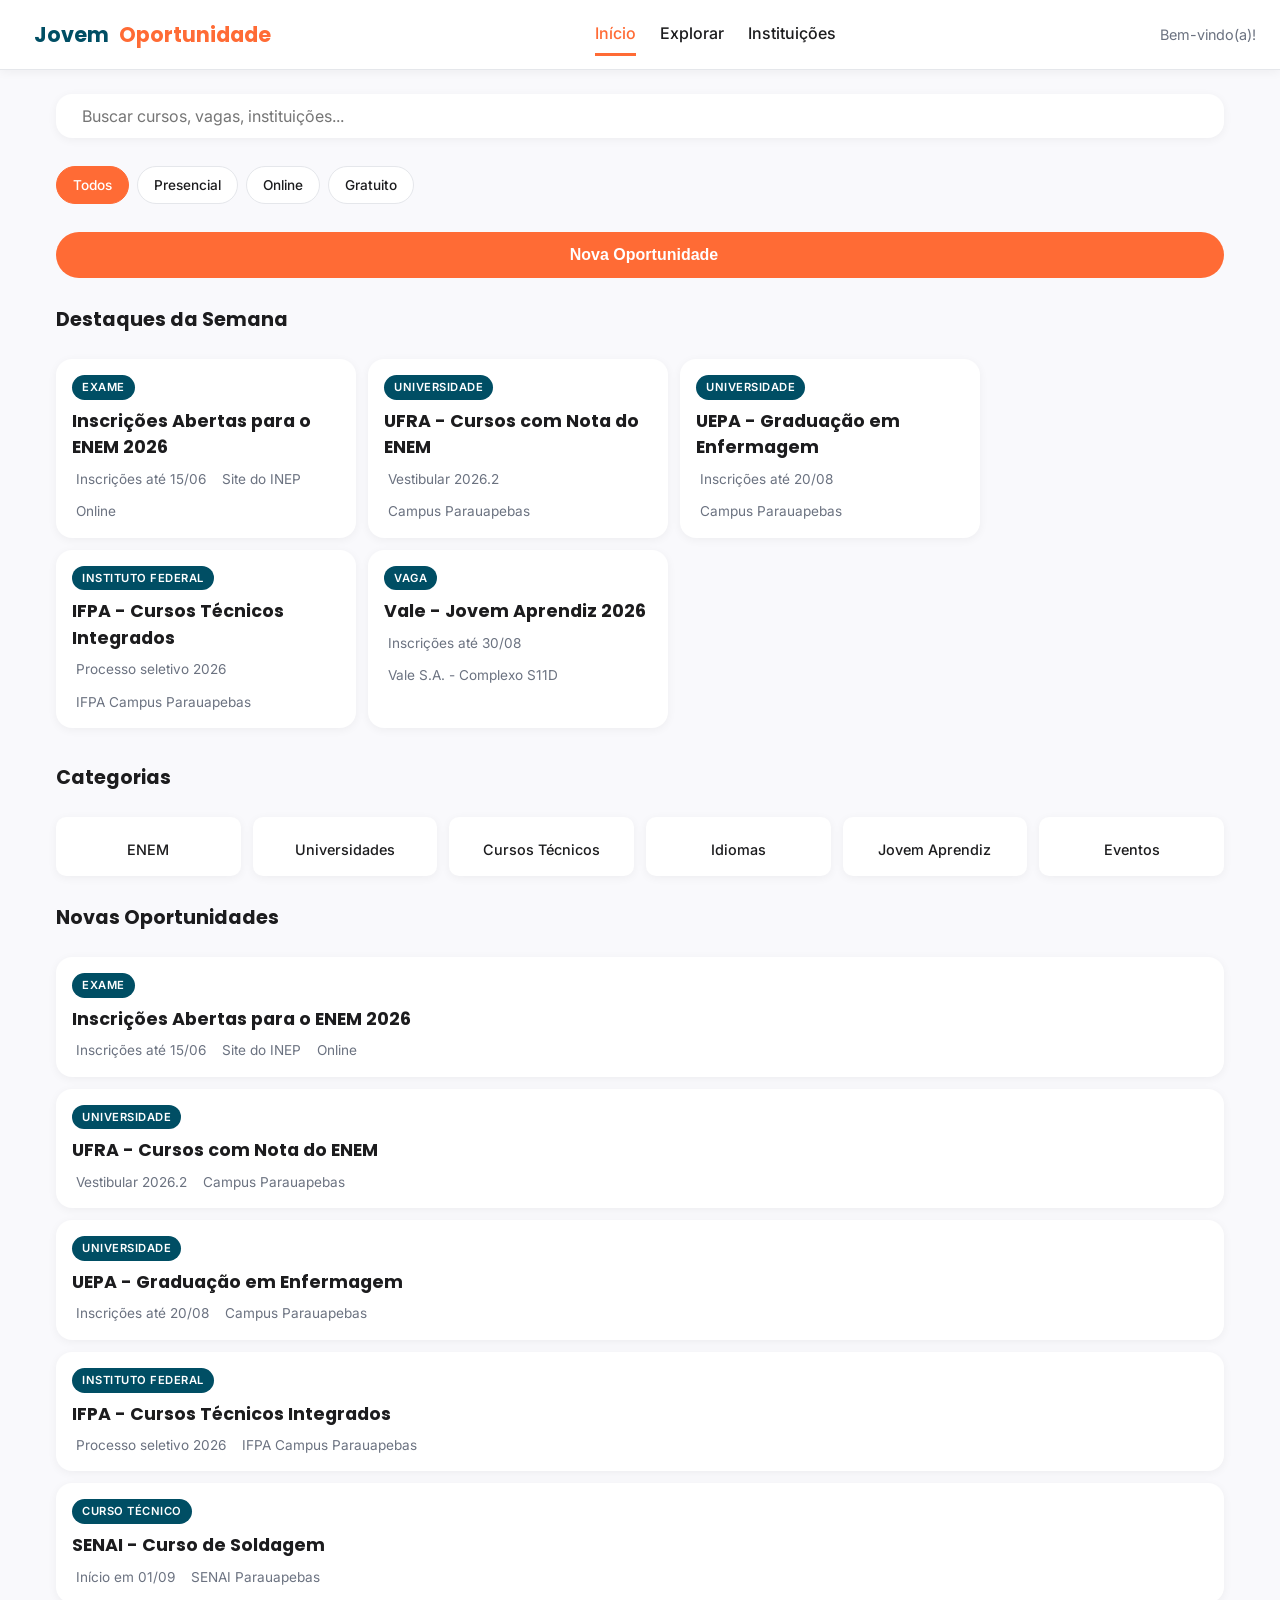
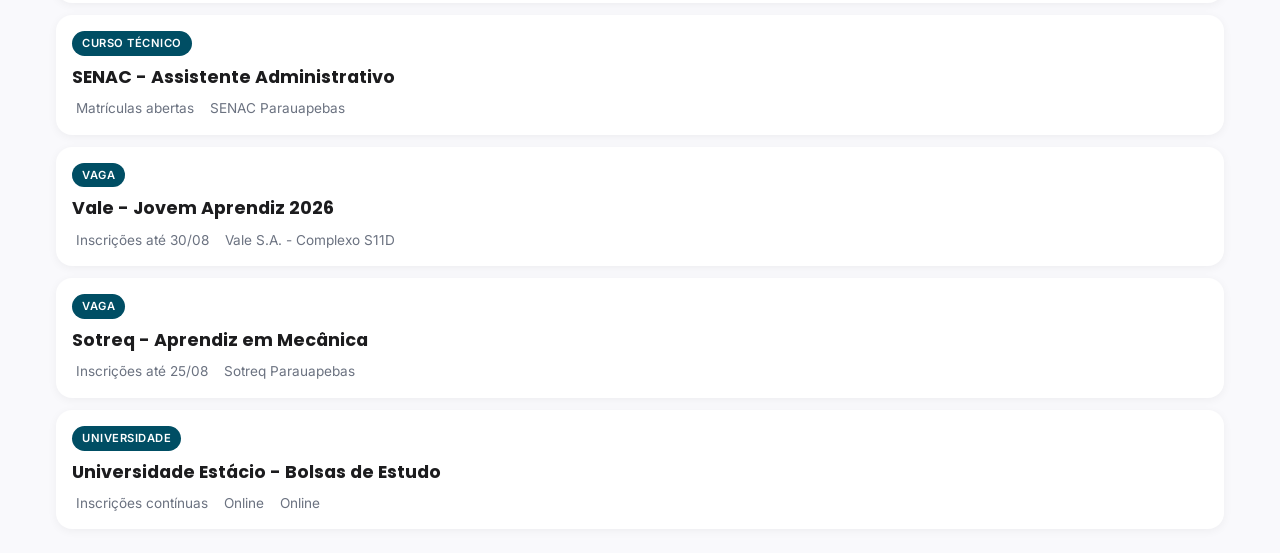
==== index.html @ 13f74818 "commit inicial" ====
<!DOCTYPE html>
<html lang="pt-BR">
<head>
  <meta charset="UTF-8">
  <meta name="viewport" content="width=device-width, initial-scale=1.0, maximum-scale=1.0, user-scalable=yes">
  <title>Jovem Oportunidade - Parauapebas</title>
  <link rel="preconnect" href="https://fonts.googleapis.com">
  <link rel="preconnect" href="https://fonts.gstatic.com" crossorigin>
  <link href="https://fonts.googleapis.com/css2?family=Inter:opsz,wght@14..32,400;14..32,500;14..32,600&family=Poppins:wght@600;700&display=swap" rel="stylesheet">
  <link rel="stylesheet" href="styles.css">
  <link rel="stylesheet" href="https://unpkg.com/leaflet@1.9.4/dist/leaflet.css" />
  <script src="https://unpkg.com/feather-icons" defer></script>
  <script src="https://unpkg.com/leaflet@1.9.4/dist/leaflet.js" defer></script>
  <script src="app.js" defer></script>
</head>
<body>
  <header class="topbar">
    <div class="logo"><i data-feather="compass"></i> Jovem<span>Oportunidade</span></div>
    <nav class="desktop-nav-links" id="desktopNav">
      <a data-screen="home" class="active">Início</a>
      <a data-screen="explore">Explorar</a>
      <a data-screen="instituicoes">Instituições</a>
    </nav>
    <div class="user-section">
      <span class="welcome-text">Bem-vindo(a)!</span>
    </div>
  </header>

  <main class="content" id="mainContent">
    <!-- HOME -->
    <section id="home-screen" class="screen active">
      <div class="search-container">
        <i data-feather="search" class="icon"></i>
        <input type="text" id="mainSearch" placeholder="Buscar cursos, vagas, instituições...">
        <i data-feather="sliders" class="icon" id="filterIcon"></i>
      </div>
      <div class="chips" id="homeChips">
        <span class="chip active" data-filter="all">Todos</span>
        <span class="chip" data-filter="presencial">Presencial</span>
        <span class="chip" data-filter="online">Online</span>
        <span class="chip" data-filter="gratuito">Gratuito</span>
      </div>
      <button id="btnAddOportunidade" class="cta-button add-btn">
        <i data-feather="plus-circle"></i> Nova Oportunidade
      </button>
      <h3 class="section-title">Destaques da Semana</h3>
      <div class="horizontal-scroll" id="highlightsContainer"></div>
      <h3 class="section-title">Categorias</h3>
      <div class="category-grid" id="categoryGrid">
        <div class="category-item" data-cat="enem"><i data-feather="book-open"></i> ENEM</div>
        <div class="category-item" data-cat="universidade"><i data-feather="award"></i> Universidades</div>
        <div class="category-item" data-cat="cursos"><i data-feather="code"></i> Cursos Técnicos</div>
        <div class="category-item" data-cat="idiomas"><i data-feather="globe"></i> Idiomas</div>
        <div class="category-item" data-cat="jovemaprendiz"><i data-feather="briefcase"></i> Jovem Aprendiz</div>
        <div class="category-item" data-cat="eventos"><i data-feather="calendar"></i> Eventos</div>
      </div>
      <h3 class="section-title">Novas Oportunidades</h3>
      <div id="feedContainer" class="cards-list"></div>
    </section>

    <!-- EXPLORAR -->
    <section id="explore-screen" class="screen">
      <div class="search-container">
        <i data-feather="search" class="icon"></i>
        <input type="text" id="exploreSearch" placeholder="Filtrar resultados...">
      </div>
      <div class="view-toggle">
        <button id="listViewBtn" class="active"><i data-feather="list"></i> Lista</button>
        <button id="mapViewBtn"><i data-feather="map"></i> Mapa</button>
      </div>
      <div id="listViewContainer" class="cards-list"></div>
      <div id="mapViewContainer" style="display: none;">
        <div id="mapContainer"></div>
      </div>
    </section>

    <!-- INSTITUIÇÕES -->
    <section id="instituicoes-screen" class="screen">
      <h2 class="screen-heading">Instituições de Ensino em Parauapebas</h2>
      <div id="listaInstituicoes" class="cards-list"></div>
    </section>

    <!-- CADASTRAR OPORTUNIDADE -->
    <section id="cadastro-screen" class="screen">
      <button id="backFromCadastro" class="btn-back"><i data-feather="arrow-left"></i> Voltar</button>
      <h2 class="screen-heading">Cadastrar Nova Oportunidade</h2>
      <form id="formAddOportunidade" class="form-cadastro">
        <input type="text" id="addTitulo" placeholder="Título da oportunidade" required>
        <div class="form-row">
          <select id="addTipo" required>
            <option value="">Tipo</option>
            <option value="Curso">Curso</option>
            <option value="Vaga">Vaga</option>
            <option value="Evento">Evento</option>
            <option value="Exame">Exame</option>
          </select>
          <select id="addCategoria" required>
            <option value="">Categoria</option>
            <option value="enem">ENEM</option>
            <option value="universidade">Universidade</option>
            <option value="cursos">Curso Técnico</option>
            <option value="idiomas">Idiomas</option>
            <option value="jovemaprendiz">Jovem Aprendiz</option>
            <option value="eventos">Evento</option>
          </select>
        </div>
        <div class="form-row">
          <select id="addFormato" required>
            <option value="">Formato</option>
            <option value="presencial">Presencial</option>
            <option value="online">Online</option>
          </select>
          <input type="text" id="addData" placeholder="Data (ex: 20/08/2026)" required>
        </div>
        <input type="text" id="addLocal" placeholder="Local" required>
        <textarea id="addDescricao" placeholder="Descrição" rows="4" required></textarea>
        <input type="text" id="addRequisitos" placeholder="Requisitos">
        <div class="form-row">
          <label class="checkbox-label">
            <input type="checkbox" id="addCertificacao"> Oferece certificação
          </label>
          <label class="checkbox-label">
            <input type="checkbox" id="addDestaque"> Destacar na página inicial
          </label>
        </div>
        <div class="form-row">
          <input type="text" id="addLat" placeholder="Latitude (opcional)">
          <input type="text" id="addLng" placeholder="Longitude (opcional)">
        </div>
        <button type="submit" class="cta-button">Salvar Oportunidade</button>
      </form>
    </section>

    <!-- DETALHES -->
    <section id="detail-screen" class="screen">
      <button id="backFromDetail" class="btn-back"><i data-feather="arrow-left"></i> Voltar</button>
      <div id="detailContent"></div>
    </section>
  </main>

  <nav class="bottom-nav" id="bottomNav">
    <button data-screen="home" class="active"><i data-feather="home"></i><span>Início</span></button>
    <button data-screen="explore"><i data-feather="compass"></i><span>Explorar</span></button>
    <button data-screen="instituicoes"><i data-feather="map-pin"></i><span>Instituições</span></button>
  </nav>
</body>
</html>
---- styles.css ----
* {
  margin: 0;
  padding: 0;
  box-sizing: border-box;
}

:root {
  --primary: #FF6B35;
  --primary-hover: #e55a2b;
  --secondary: #004E64;
  --bg: #F9F9FC;
  --surface: #FFFFFF;
  --text: #1C1C1E;
  --text-secondary: #6B7280;
  --success: #10B981;
  --danger: #EF4444;
  --border: #E5E7EB;
  --shadow: 0 2px 10px rgba(0, 0, 0, 0.05);
  --radius: 16px;
  --radius-sm: 10px;
  --font-heading: 'Poppins', sans-serif;
  --font-body: 'Inter', sans-serif;
}

body {
  font-family: var(--font-body);
  background: var(--bg);
  color: var(--text);
  line-height: 1.5;
  display: flex;
  flex-direction: column;
  min-height: 100vh;
}

/* TOPBAR */
.topbar {
  display: none;
  background: var(--surface);
  padding: 0 24px;
  height: 70px;
  align-items: center;
  justify-content: space-between;
  border-bottom: 1px solid var(--border);
  position: sticky;
  top: 0;
  z-index: 100;
  box-shadow: var(--shadow);
}

.topbar .logo {
  display: flex;
  align-items: center;
  gap: 10px;
  font-family: var(--font-heading);
  font-weight: 700;
  font-size: 1.3rem;
  color: var(--secondary);
}

.topbar .logo span { color: var(--primary); }

.desktop-nav-links {
  display: flex;
  gap: 24px;
  font-weight: 500;
}

.desktop-nav-links a {
  text-decoration: none;
  color: var(--text);
  padding: 8px 0;
  border-bottom: 3px solid transparent;
  transition: 0.2s;
  cursor: pointer;
}

.desktop-nav-links a.active,
.desktop-nav-links a:hover {
  color: var(--primary);
  border-bottom-color: var(--primary);
}

.topbar .user-section {
  display: flex;
  align-items: center;
  gap: 16px;
}

.welcome-text {
  color: var(--text-secondary);
  font-size: 0.9rem;
}

/* CONTEÚDO */
.content {
  flex: 1;
  padding: 16px;
  padding-bottom: 80px;
  max-width: 1200px;
  margin: 0 auto;
  width: 100%;
  display: flex;
  flex-direction: column;
}

.screen {
  display: none;
  flex-direction: column;
  gap: 20px;
}

.screen.active { display: flex; }

/* BUSCA */
.search-container {
  background: var(--surface);
  border-radius: var(--radius);
  padding: 12px 16px;
  display: flex;
  align-items: center;
  gap: 10px;
  box-shadow: var(--shadow);
}

.search-container input {
  flex: 1;
  border: none;
  outline: none;
  font-size: 1rem;
  font-family: var(--font-body);
  background: transparent;
}

.search-container .icon { color: var(--text-secondary); }

/* CHIPS */
.chips {
  display: flex;
  gap: 8px;
  flex-wrap: wrap;
  margin-top: 8px;
}

.chip {
  background: var(--surface);
  border: 1px solid var(--border);
  padding: 8px 16px;
  border-radius: 100px;
  font-size: 0.85rem;
  font-weight: 500;
  cursor: pointer;
  transition: 0.2s;
  white-space: nowrap;
}

.chip.active,
.chip:hover {
  background: var(--primary);
  color: white;
  border-color: var(--primary);
}

/* BOTÃO ADICIONAR */
.add-btn {
  background: var(--success);
  margin-top: 8px;
  display: flex;
  align-items: center;
  justify-content: center;
  gap: 8px;
}

.add-btn:hover { background: #059669; }

/* CARDS */
.card {
  background: var(--surface);
  border-radius: var(--radius);
  padding: 16px;
  box-shadow: var(--shadow);
  display: flex;
  flex-direction: column;
  gap: 8px;
  transition: transform 0.2s;
  cursor: pointer;
}

.card:hover { transform: translateY(-2px); }

.card .tag {
  display: inline-block;
  background: var(--secondary);
  color: white;
  font-size: 0.7rem;
  font-weight: 600;
  text-transform: uppercase;
  padding: 4px 10px;
  border-radius: 100px;
  letter-spacing: 0.5px;
  align-self: flex-start;
}

.card h3 {
  font-family: var(--font-heading);
  font-size: 1.1rem;
  color: var(--text);
}

.card .meta {
  font-size: 0.85rem;
  color: var(--text-secondary);
  display: flex;
  flex-wrap: wrap;
  gap: 12px;
  align-items: center;
}

.card .meta i { margin-right: 4px; }

/* CARDS DE INSTITUIÇÃO */
.instituicao-card {
  background: var(--surface);
  border-radius: var(--radius);
  padding: 16px;
  box-shadow: var(--shadow);
  display: flex;
  flex-direction: column;
  gap: 8px;
}

.instituicao-foto {
  width: 100%;
  height: 180px;
  object-fit: cover;
  border-radius: var(--radius-sm);
  margin-bottom: 8px;
}

.instituicao-card h4 {
  font-family: var(--font-heading);
  color: var(--secondary);
}

.instituicao-card .contato {
  font-size: 0.9rem;
  color: var(--text);
}

.cards-list {
  display: flex;
  flex-direction: column;
  gap: 12px;
}

/* CATEGORIAS */
.category-grid {
  display: grid;
  grid-template-columns: repeat(3, 1fr);
  gap: 12px;
}

.category-item {
  background: var(--surface);
  border-radius: var(--radius-sm);
  padding: 16px 8px;
  text-align: center;
  box-shadow: var(--shadow);
  font-weight: 500;
  font-size: 0.9rem;
  cursor: pointer;
  transition: 0.2s;
  display: flex;
  flex-direction: column;
  align-items: center;
  gap: 6px;
  color: var(--text);
}

.category-item i { color: var(--primary); }

.category-item:hover {
  background: var(--primary);
  color: white;
}

.category-item:hover i { color: white; }

/* TÍTULOS */
.section-title {
  font-family: var(--font-heading);
  font-size: 1.2rem;
  margin: 8px 0 4px;
}

.screen-heading { font-family: var(--font-heading); }

/* SCROLL HORIZONTAL */
.horizontal-scroll {
  display: flex;
  gap: 12px;
  overflow-x: auto;
  padding-bottom: 8px;
  scroll-snap-type: x mandatory;
}

.horizontal-scroll .card {
  min-width: 260px;
  max-width: 300px;
  scroll-snap-align: start;
}

/* DETALHES */
.detail-hero {
  background: linear-gradient(135deg, var(--primary), var(--secondary));
  color: white;
  border-radius: var(--radius);
  padding: 20px;
}

.info-section {
  background: var(--surface);
  border-radius: var(--radius);
  padding: 16px;
  box-shadow: var(--shadow);
  margin-bottom: 12px;
}

.cta-button {
  background: var(--primary);
  color: white;
  border: none;
  padding: 14px 24px;
  border-radius: 100px;
  font-weight: 600;
  font-size: 1rem;
  cursor: pointer;
  width: 100%;
  text-align: center;
  transition: 0.2s;
}

.cta-button:hover { background: var(--primary-hover); }

.btn-small {
  width: auto;
  padding: 8px 16px;
}

.btn-back {
  background: none;
  border: none;
  cursor: pointer;
  align-self: flex-start;
  color: var(--text);
  font-size: 1rem;
  display: flex;
  align-items: center;
  gap: 4px;
}

/* VISUALIZAÇÃO (LISTA/MAPA) */
.view-toggle {
  display: flex;
  gap: 8px;
  align-items: center;
  margin-bottom: 8px;
}

.view-toggle button {
  background: var(--surface);
  border: 1px solid var(--border);
  padding: 8px 16px;
  border-radius: var(--radius-sm);
  cursor: pointer;
  display: flex;
  align-items: center;
  gap: 6px;
  font-family: var(--font-body);
}

.view-toggle button.active {
  background: var(--primary);
  color: white;
  border-color: var(--primary);
}

/* MAPA */
#map-container {
  height: 400px;
  border-radius: var(--radius);
  overflow: hidden;
  margin-top: 12px;
  background: #ddd;
}

/* FORMULÁRIO DE CADASTRO */
.form-cadastro {
  background: var(--surface);
  padding: 24px;
  border-radius: var(--radius);
  box-shadow: var(--shadow);
  display: flex;
  flex-direction: column;
  gap: 16px;
  max-width: 600px;
  width: 100%;
  margin: 0 auto;
}

.form-cadastro input,
.form-cadastro select,
.form-cadastro textarea {
  padding: 12px;
  border: 1px solid var(--border);
  border-radius: var(--radius-sm);
  font-family: var(--font-body);
  font-size: 0.95rem;
}

.form-row {
  display: flex;
  gap: 12px;
  flex-wrap: wrap;
}

.form-row > * { flex: 1 1 150px; }

.checkbox-label {
  display: flex;
  align-items: center;
  gap: 8px;
  font-size: 0.9rem;
  cursor: pointer;
}

/* BOTTOM NAV */
.bottom-nav {
  position: fixed;
  bottom: 0;
  left: 0;
  right: 0;
  background: var(--surface);
  display: flex;
  justify-content: space-around;
  padding: 8px 16px;
  border-top: 1px solid var(--border);
  box-shadow: 0 -2px 10px rgba(0,0,0,0.05);
  z-index: 200;
}

.bottom-nav button {
  background: none;
  border: none;
  display: flex;
  flex-direction: column;
  align-items: center;
  gap: 2px;
  font-size: 0.7rem;
  color: var(--text-secondary);
  cursor: pointer;
  padding: 4px 12px;
  border-radius: 8px;
  font-family: var(--font-body);
}

.bottom-nav button.active {
  color: var(--primary);
  font-weight: 600;
}

/* UTILITÁRIOS */
.mt-8 { margin-top: 8px; }
.mt-16 { margin-top: 16px; }

/* RESPONSIVO */
@media (min-width: 768px) {
  .topbar { display: flex; }
  .bottom-nav { display: none; }
  .content { padding-top: 24px; padding-bottom: 24px; }
  .category-grid { grid-template-columns: repeat(6, 1fr); }
  .horizontal-scroll { overflow-x: visible; flex-wrap: wrap; }
  .horizontal-scroll .card { min-width: 220px; }
}
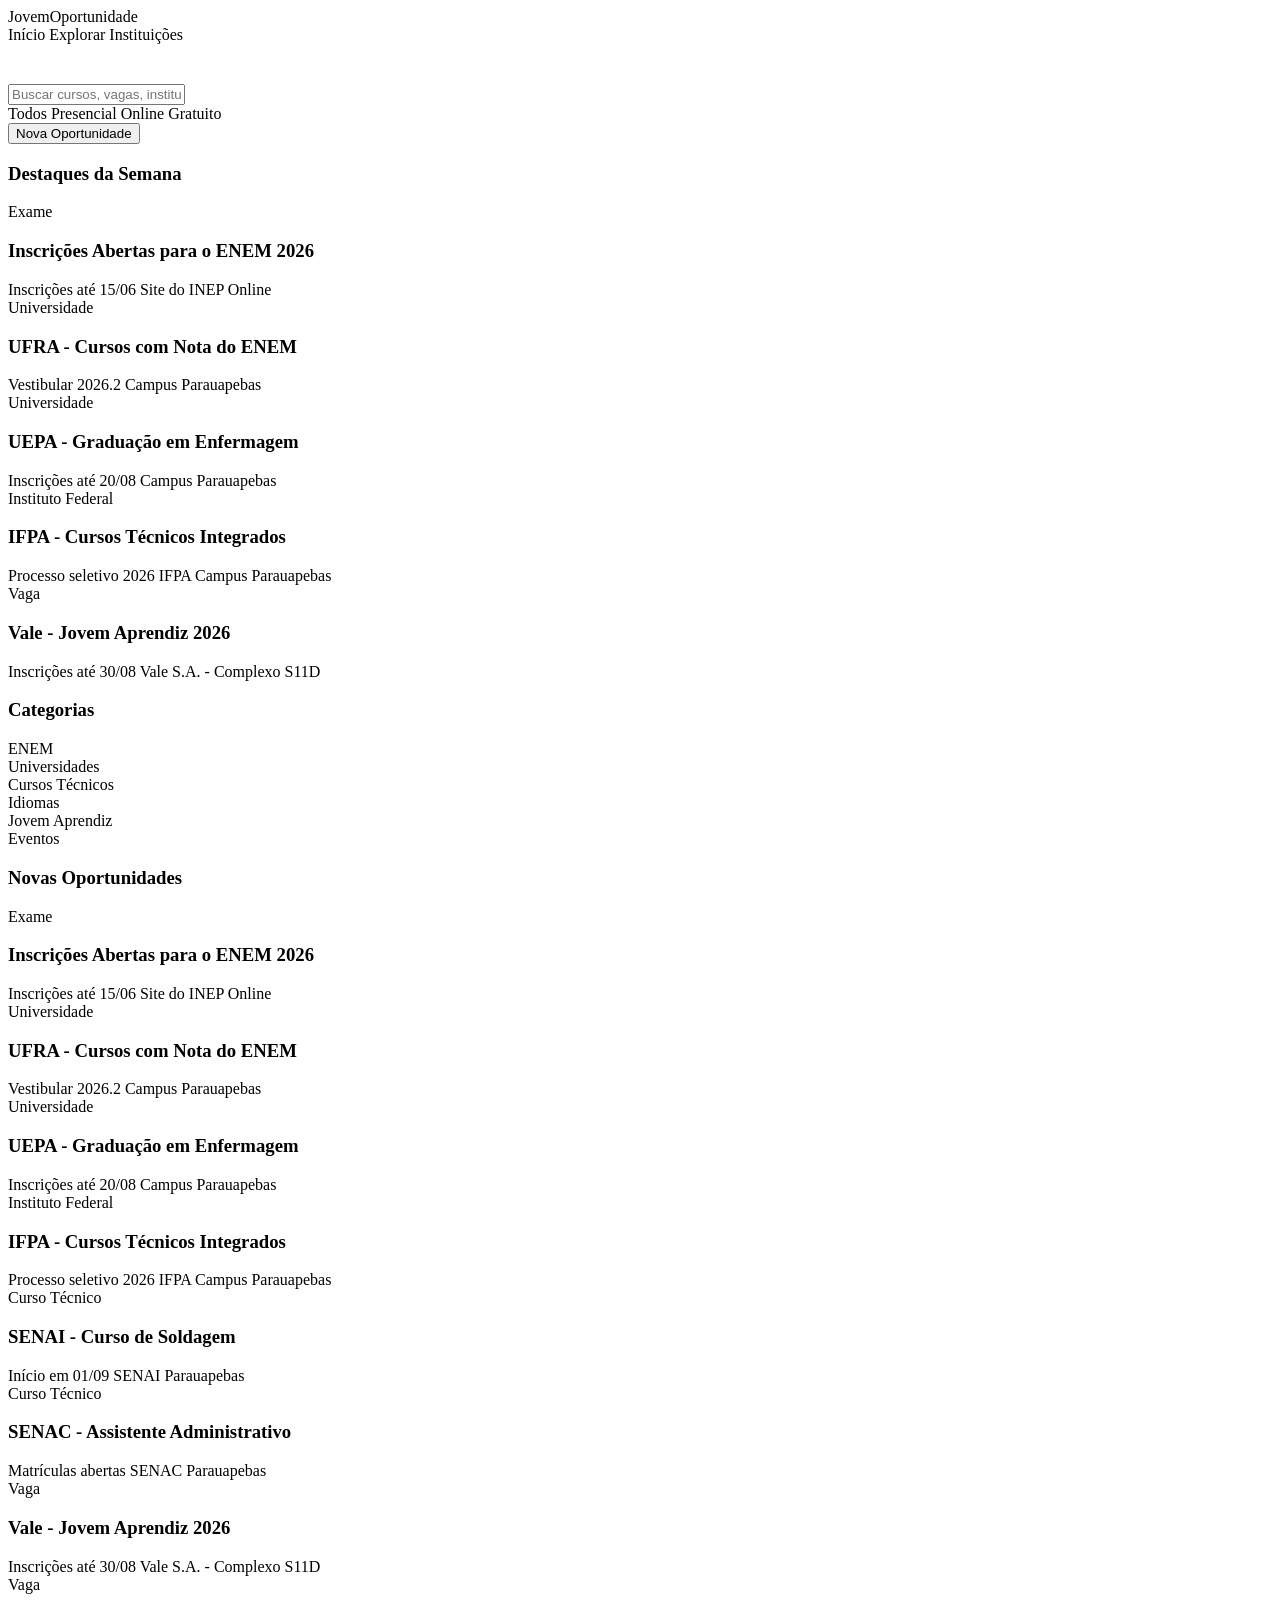
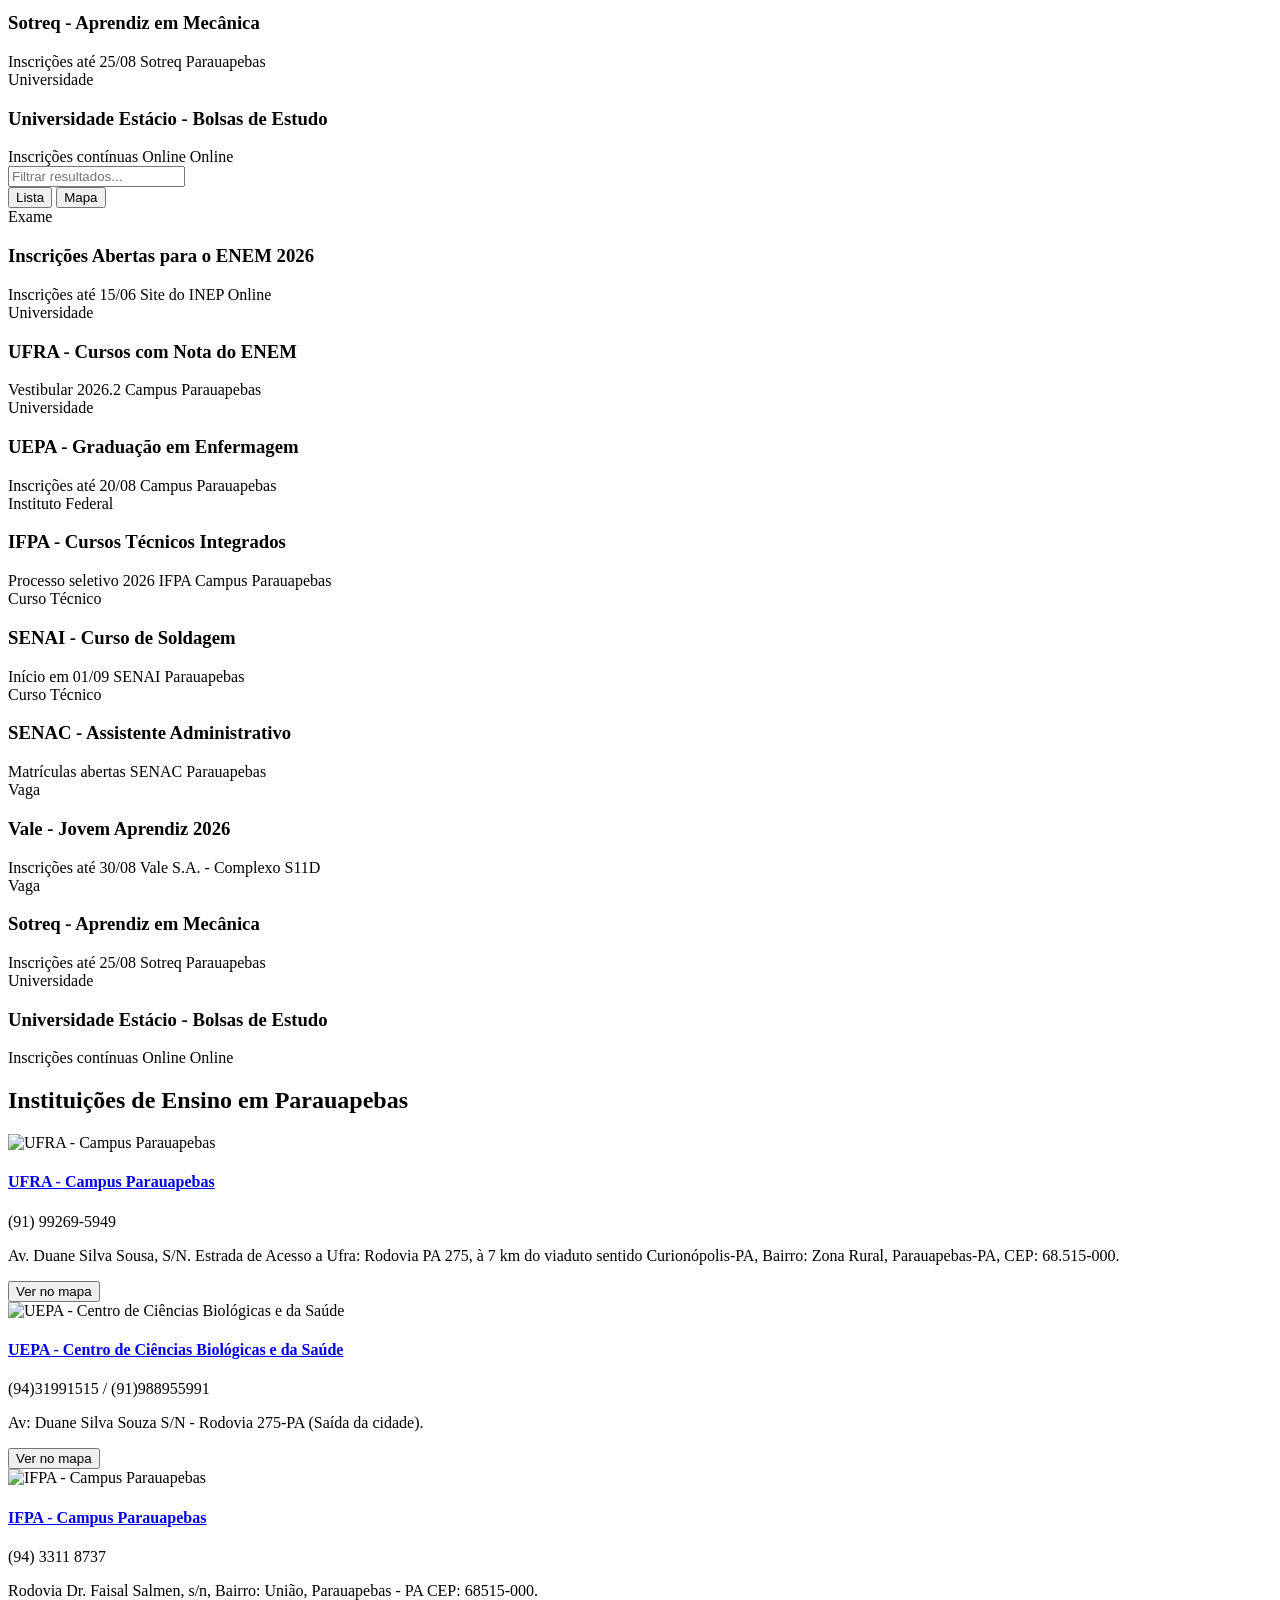
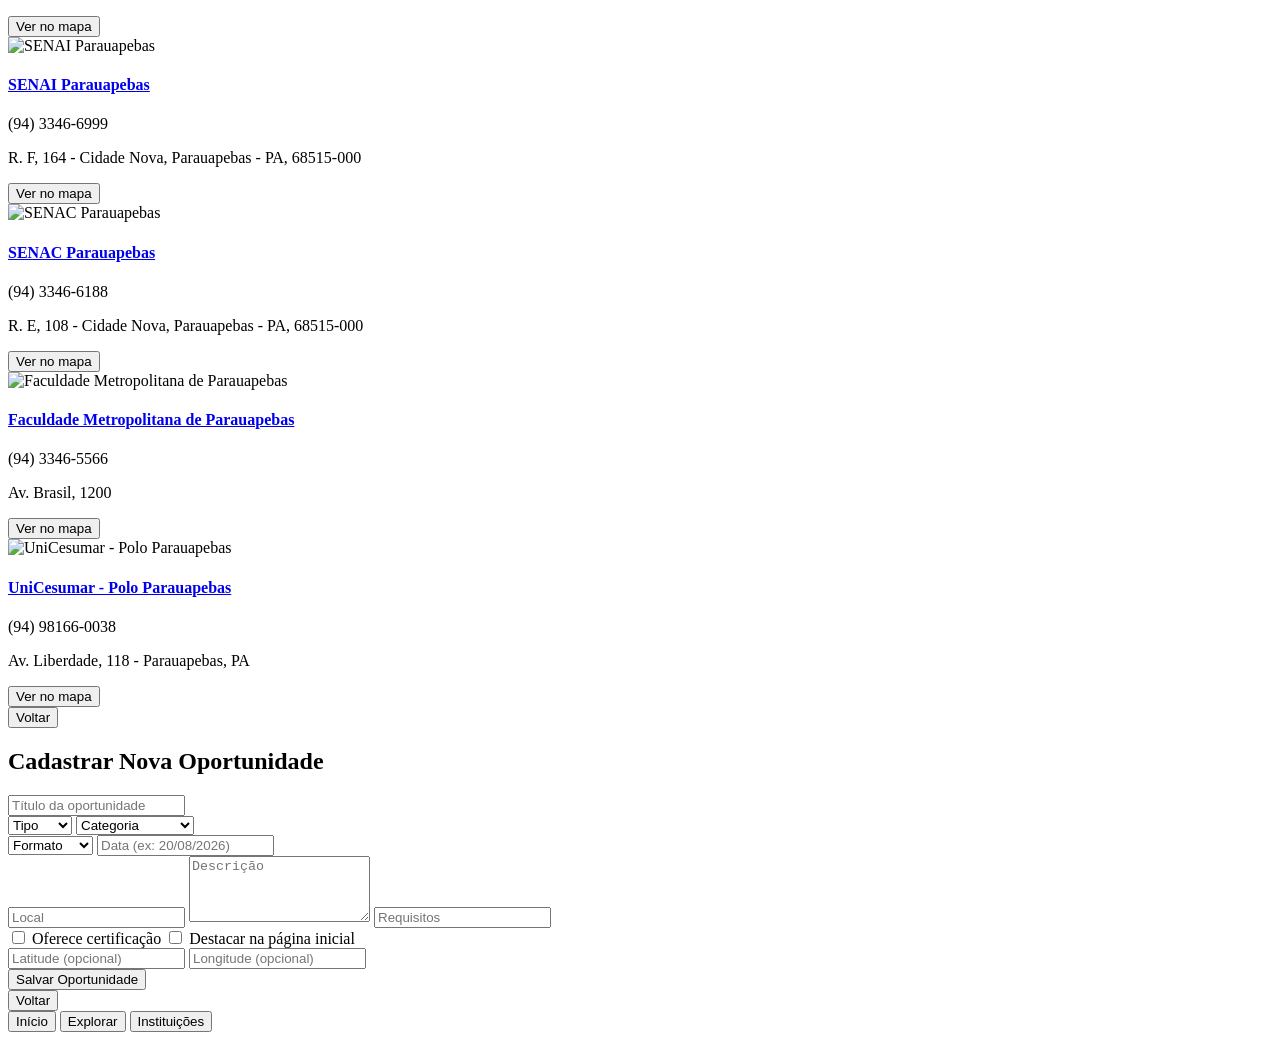
==== commit d33c3ec0: "tema claro/escuro" ====
--- a/index.html
+++ b/index.html
@@ -8,6 +8,7 @@
   <link rel="preconnect" href="https://fonts.gstatic.com" crossorigin>
   <link href="https://fonts.googleapis.com/css2?family=Inter:opsz,wght@14..32,400;14..32,500;14..32,600&family=Poppins:wght@600;700&display=swap" rel="stylesheet">
   <link rel="stylesheet" href="styles.css">
+  <link rel="stylesheet" href="theme.css">
   <link rel="stylesheet" href="https://unpkg.com/leaflet@1.9.4/dist/leaflet.css" />
   <script src="https://unpkg.com/feather-icons" defer></script>
   <script src="https://unpkg.com/leaflet@1.9.4/dist/leaflet.js" defer></script>
@@ -22,7 +23,9 @@
       <a data-screen="instituicoes">Instituições</a>
     </nav>
     <div class="user-section">
-      <span class="welcome-text">Bem-vindo(a)!</span>
+      <button id="themeToggle" class="theme-toggle-btn" aria-label="Alternar modo claro/escuro" title="Alternar modo claro/escuro">
+        <i data-feather="moon" id="themeIcon"></i>
+      </button>
     </div>
   </header>
 
--- a/styles.css
+++ b/styles.css
@@ -1,483 +1,70 @@
-* {
-  margin: 0;
-  padding: 0;
-  box-sizing: border-box;
+/* ============================================
+   THEME.CSS - Modo Claro / Escuro
+   Carregado DEPOIS do styles.css.
+   Como o styles.css já usa variáveis CSS
+   (--bg, --surface, --text, etc.), aqui a gente
+   só precisa redefinir essas variáveis quando o
+   modo escuro estiver ativo.
+   ============================================ */
+
+html[data-theme="dark"] {
+  --primary: #FF7A47;
+  --primary-hover: #ff8f63;
+  --secondary: #3FB6D3;
+  --bg: #121214;
+  --surface: #1E1E22;
+  --text: #F2F2F2;
+  --text-secondary: #A1A1AA;
+  --success: #10B981;
+  --danger: #EF4444;
+  --border: #333338;
+  --shadow: 0 2px 10px rgba(0, 0, 0, 0.4);
 }
 
-:root {
-  --primary: #FF6B35;
-  --primary-hover: #e55a2b;
-  --secondary: #004E64;
-  --bg: #F9F9FC;
-  --surface: #FFFFFF;
-  --text: #1C1C1E;
-  --text-secondary: #6B7280;
-  --success: #10B981;
-  --danger: #EF4444;
-  --border: #E5E7EB;
-  --shadow: 0 2px 10px rgba(0, 0, 0, 0.05);
-  --radius: 16px;
-  --radius-sm: 10px;
-  --font-heading: 'Poppins', sans-serif;
-  --font-body: 'Inter', sans-serif;
+/* Transição suave ao trocar de tema */
+body,
+.topbar,
+.bottom-nav,
+.card,
+.instituicao-card,
+.search-container,
+.chip,
+.category-item,
+.form-cadastro,
+.view-toggle button,
+.info-section,
+#mapContainer,
+#map-container {
+  transition: background-color 0.25s ease, color 0.25s ease, border-color 0.25s ease;
 }
 
-body {
-  font-family: var(--font-body);
-  background: var(--bg);
-  color: var(--text);
-  line-height: 1.5;
-  display: flex;
-  flex-direction: column;
-  min-height: 100vh;
+/* O mapa (Leaflet) tem tiles próprios; só suavizamos um pouco no dark */
+html[data-theme="dark"] #mapContainer,
+html[data-theme="dark"] #map-container {
+  filter: brightness(0.9) contrast(1.05);
 }
 
-/* TOPBAR */
-.topbar {
-  display: none;
-  background: var(--surface);
-  padding: 0 24px;
-  height: 70px;
-  align-items: center;
-  justify-content: space-between;
-  border-bottom: 1px solid var(--border);
-  position: sticky;
-  top: 0;
-  z-index: 100;
-  box-shadow: var(--shadow);
-}
-
-.topbar .logo {
-  display: flex;
-  align-items: center;
-  gap: 10px;
-  font-family: var(--font-heading);
-  font-weight: 700;
-  font-size: 1.3rem;
-  color: var(--secondary);
-}
-
-.topbar .logo span { color: var(--primary); }
-
-.desktop-nav-links {
-  display: flex;
-  gap: 24px;
-  font-weight: 500;
-}
-
-.desktop-nav-links a {
-  text-decoration: none;
-  color: var(--text);
-  padding: 8px 0;
-  border-bottom: 3px solid transparent;
-  transition: 0.2s;
-  cursor: pointer;
-}
-
-.desktop-nav-links a.active,
-.desktop-nav-links a:hover {
-  color: var(--primary);
-  border-bottom-color: var(--primary);
-}
-
-.topbar .user-section {
-  display: flex;
-  align-items: center;
-  gap: 16px;
-}
-
-.welcome-text {
-  color: var(--text-secondary);
-  font-size: 0.9rem;
-}
-
-/* CONTEÚDO */
-.content {
-  flex: 1;
-  padding: 16px;
-  padding-bottom: 80px;
-  max-width: 1200px;
-  margin: 0 auto;
-  width: 100%;
-  display: flex;
-  flex-direction: column;
-}
-
-.screen {
-  display: none;
-  flex-direction: column;
-  gap: 20px;
-}
-
-.screen.active { display: flex; }
-
-/* BUSCA */
-.search-container {
-  background: var(--surface);
-  border-radius: var(--radius);
-  padding: 12px 16px;
-  display: flex;
-  align-items: center;
-  gap: 10px;
-  box-shadow: var(--shadow);
-}
-
-.search-container input {
-  flex: 1;
-  border: none;
-  outline: none;
-  font-size: 1rem;
-  font-family: var(--font-body);
+/* Botão de alternância de tema */
+.theme-toggle-btn {
   background: transparent;
-}
-
-.search-container .icon { color: var(--text-secondary); }
-
-/* CHIPS */
-.chips {
-  display: flex;
-  gap: 8px;
-  flex-wrap: wrap;
-  margin-top: 8px;
-}
-
-.chip {
-  background: var(--surface);
   border: 1px solid var(--border);
-  padding: 8px 16px;
-  border-radius: 100px;
-  font-size: 0.85rem;
-  font-weight: 500;
-  cursor: pointer;
-  transition: 0.2s;
-  white-space: nowrap;
-}
-
-.chip.active,
-.chip:hover {
-  background: var(--primary);
-  color: white;
-  border-color: var(--primary);
-}
-
-/* BOTÃO ADICIONAR */
-.add-btn {
-  background: var(--success);
-  margin-top: 8px;
+  border-radius: 50%;
+  width: 40px;
+  height: 40px;
   display: flex;
   align-items: center;
   justify-content: center;
-  gap: 8px;
+  cursor: pointer;
+  color: var(--text);
+  transition: background-color 0.2s ease, transform 0.2s ease, border-color 0.2s ease;
 }
 
-.add-btn:hover { background: #059669; }
-
-/* CARDS */
-.card {
-  background: var(--surface);
-  border-radius: var(--radius);
-  padding: 16px;
-  box-shadow: var(--shadow);
-  display: flex;
-  flex-direction: column;
-  gap: 8px;
-  transition: transform 0.2s;
-  cursor: pointer;
+.theme-toggle-btn:hover {
+  background-color: var(--border);
+  transform: rotate(15deg);
 }
 
-.card:hover { transform: translateY(-2px); }
-
-.card .tag {
-  display: inline-block;
-  background: var(--secondary);
-  color: white;
-  font-size: 0.7rem;
-  font-weight: 600;
-  text-transform: uppercase;
-  padding: 4px 10px;
-  border-radius: 100px;
-  letter-spacing: 0.5px;
-  align-self: flex-start;
-}
-
-.card h3 {
-  font-family: var(--font-heading);
-  font-size: 1.1rem;
-  color: var(--text);
-}
-
-.card .meta {
-  font-size: 0.85rem;
-  color: var(--text-secondary);
-  display: flex;
-  flex-wrap: wrap;
-  gap: 12px;
-  align-items: center;
-}
-
-.card .meta i { margin-right: 4px; }
-
-/* CARDS DE INSTITUIÇÃO */
-.instituicao-card {
-  background: var(--surface);
-  border-radius: var(--radius);
-  padding: 16px;
-  box-shadow: var(--shadow);
-  display: flex;
-  flex-direction: column;
-  gap: 8px;
-}
-
-.instituicao-foto {
-  width: 100%;
-  height: 180px;
-  object-fit: cover;
-  border-radius: var(--radius-sm);
-  margin-bottom: 8px;
-}
-
-.instituicao-card h4 {
-  font-family: var(--font-heading);
-  color: var(--secondary);
-}
-
-.instituicao-card .contato {
-  font-size: 0.9rem;
-  color: var(--text);
-}
-
-.cards-list {
-  display: flex;
-  flex-direction: column;
-  gap: 12px;
-}
-
-/* CATEGORIAS */
-.category-grid {
-  display: grid;
-  grid-template-columns: repeat(3, 1fr);
-  gap: 12px;
-}
-
-.category-item {
-  background: var(--surface);
-  border-radius: var(--radius-sm);
-  padding: 16px 8px;
-  text-align: center;
-  box-shadow: var(--shadow);
-  font-weight: 500;
-  font-size: 0.9rem;
-  cursor: pointer;
-  transition: 0.2s;
-  display: flex;
-  flex-direction: column;
-  align-items: center;
-  gap: 6px;
-  color: var(--text);
-}
-
-.category-item i { color: var(--primary); }
-
-.category-item:hover {
-  background: var(--primary);
-  color: white;
-}
-
-.category-item:hover i { color: white; }
-
-/* TÍTULOS */
-.section-title {
-  font-family: var(--font-heading);
-  font-size: 1.2rem;
-  margin: 8px 0 4px;
-}
-
-.screen-heading { font-family: var(--font-heading); }
-
-/* SCROLL HORIZONTAL */
-.horizontal-scroll {
-  display: flex;
-  gap: 12px;
-  overflow-x: auto;
-  padding-bottom: 8px;
-  scroll-snap-type: x mandatory;
-}
-
-.horizontal-scroll .card {
-  min-width: 260px;
-  max-width: 300px;
-  scroll-snap-align: start;
-}
-
-/* DETALHES */
-.detail-hero {
-  background: linear-gradient(135deg, var(--primary), var(--secondary));
-  color: white;
-  border-radius: var(--radius);
-  padding: 20px;
-}
-
-.info-section {
-  background: var(--surface);
-  border-radius: var(--radius);
-  padding: 16px;
-  box-shadow: var(--shadow);
-  margin-bottom: 12px;
-}
-
-.cta-button {
-  background: var(--primary);
-  color: white;
-  border: none;
-  padding: 14px 24px;
-  border-radius: 100px;
-  font-weight: 600;
-  font-size: 1rem;
-  cursor: pointer;
-  width: 100%;
-  text-align: center;
-  transition: 0.2s;
-}
-
-.cta-button:hover { background: var(--primary-hover); }
-
-.btn-small {
-  width: auto;
-  padding: 8px 16px;
-}
-
-.btn-back {
-  background: none;
-  border: none;
-  cursor: pointer;
-  align-self: flex-start;
-  color: var(--text);
-  font-size: 1rem;
-  display: flex;
-  align-items: center;
-  gap: 4px;
-}
-
-/* VISUALIZAÇÃO (LISTA/MAPA) */
-.view-toggle {
-  display: flex;
-  gap: 8px;
-  align-items: center;
-  margin-bottom: 8px;
-}
-
-.view-toggle button {
-  background: var(--surface);
-  border: 1px solid var(--border);
-  padding: 8px 16px;
-  border-radius: var(--radius-sm);
-  cursor: pointer;
-  display: flex;
-  align-items: center;
-  gap: 6px;
-  font-family: var(--font-body);
-}
-
-.view-toggle button.active {
-  background: var(--primary);
-  color: white;
-  border-color: var(--primary);
-}
-
-/* MAPA */
-#map-container {
-  height: 400px;
-  border-radius: var(--radius);
-  overflow: hidden;
-  margin-top: 12px;
-  background: #ddd;
-}
-
-/* FORMULÁRIO DE CADASTRO */
-.form-cadastro {
-  background: var(--surface);
-  padding: 24px;
-  border-radius: var(--radius);
-  box-shadow: var(--shadow);
-  display: flex;
-  flex-direction: column;
-  gap: 16px;
-  max-width: 600px;
-  width: 100%;
-  margin: 0 auto;
-}
-
-.form-cadastro input,
-.form-cadastro select,
-.form-cadastro textarea {
-  padding: 12px;
-  border: 1px solid var(--border);
-  border-radius: var(--radius-sm);
-  font-family: var(--font-body);
-  font-size: 0.95rem;
-}
-
-.form-row {
-  display: flex;
-  gap: 12px;
-  flex-wrap: wrap;
-}
-
-.form-row > * { flex: 1 1 150px; }
-
-.checkbox-label {
-  display: flex;
-  align-items: center;
-  gap: 8px;
-  font-size: 0.9rem;
-  cursor: pointer;
-}
-
-/* BOTTOM NAV */
-.bottom-nav {
-  position: fixed;
-  bottom: 0;
-  left: 0;
-  right: 0;
-  background: var(--surface);
-  display: flex;
-  justify-content: space-around;
-  padding: 8px 16px;
-  border-top: 1px solid var(--border);
-  box-shadow: 0 -2px 10px rgba(0,0,0,0.05);
-  z-index: 200;
-}
-
-.bottom-nav button {
-  background: none;
-  border: none;
-  display: flex;
-  flex-direction: column;
-  align-items: center;
-  gap: 2px;
-  font-size: 0.7rem;
-  color: var(--text-secondary);
-  cursor: pointer;
-  padding: 4px 12px;
-  border-radius: 8px;
-  font-family: var(--font-body);
-}
-
-.bottom-nav button.active {
-  color: var(--primary);
-  font-weight: 600;
-}
-
-/* UTILITÁRIOS */
-.mt-8 { margin-top: 8px; }
-.mt-16 { margin-top: 16px; }
-
-/* RESPONSIVO */
-@media (min-width: 768px) {
-  .topbar { display: flex; }
-  .bottom-nav { display: none; }
-  .content { padding-top: 24px; padding-bottom: 24px; }
-  .category-grid { grid-template-columns: repeat(6, 1fr); }
-  .horizontal-scroll { overflow-x: visible; flex-wrap: wrap; }
-  .horizontal-scroll .card { min-width: 220px; }
+.theme-toggle-btn i {
+  width: 20px;
+  height: 20px;
 }
